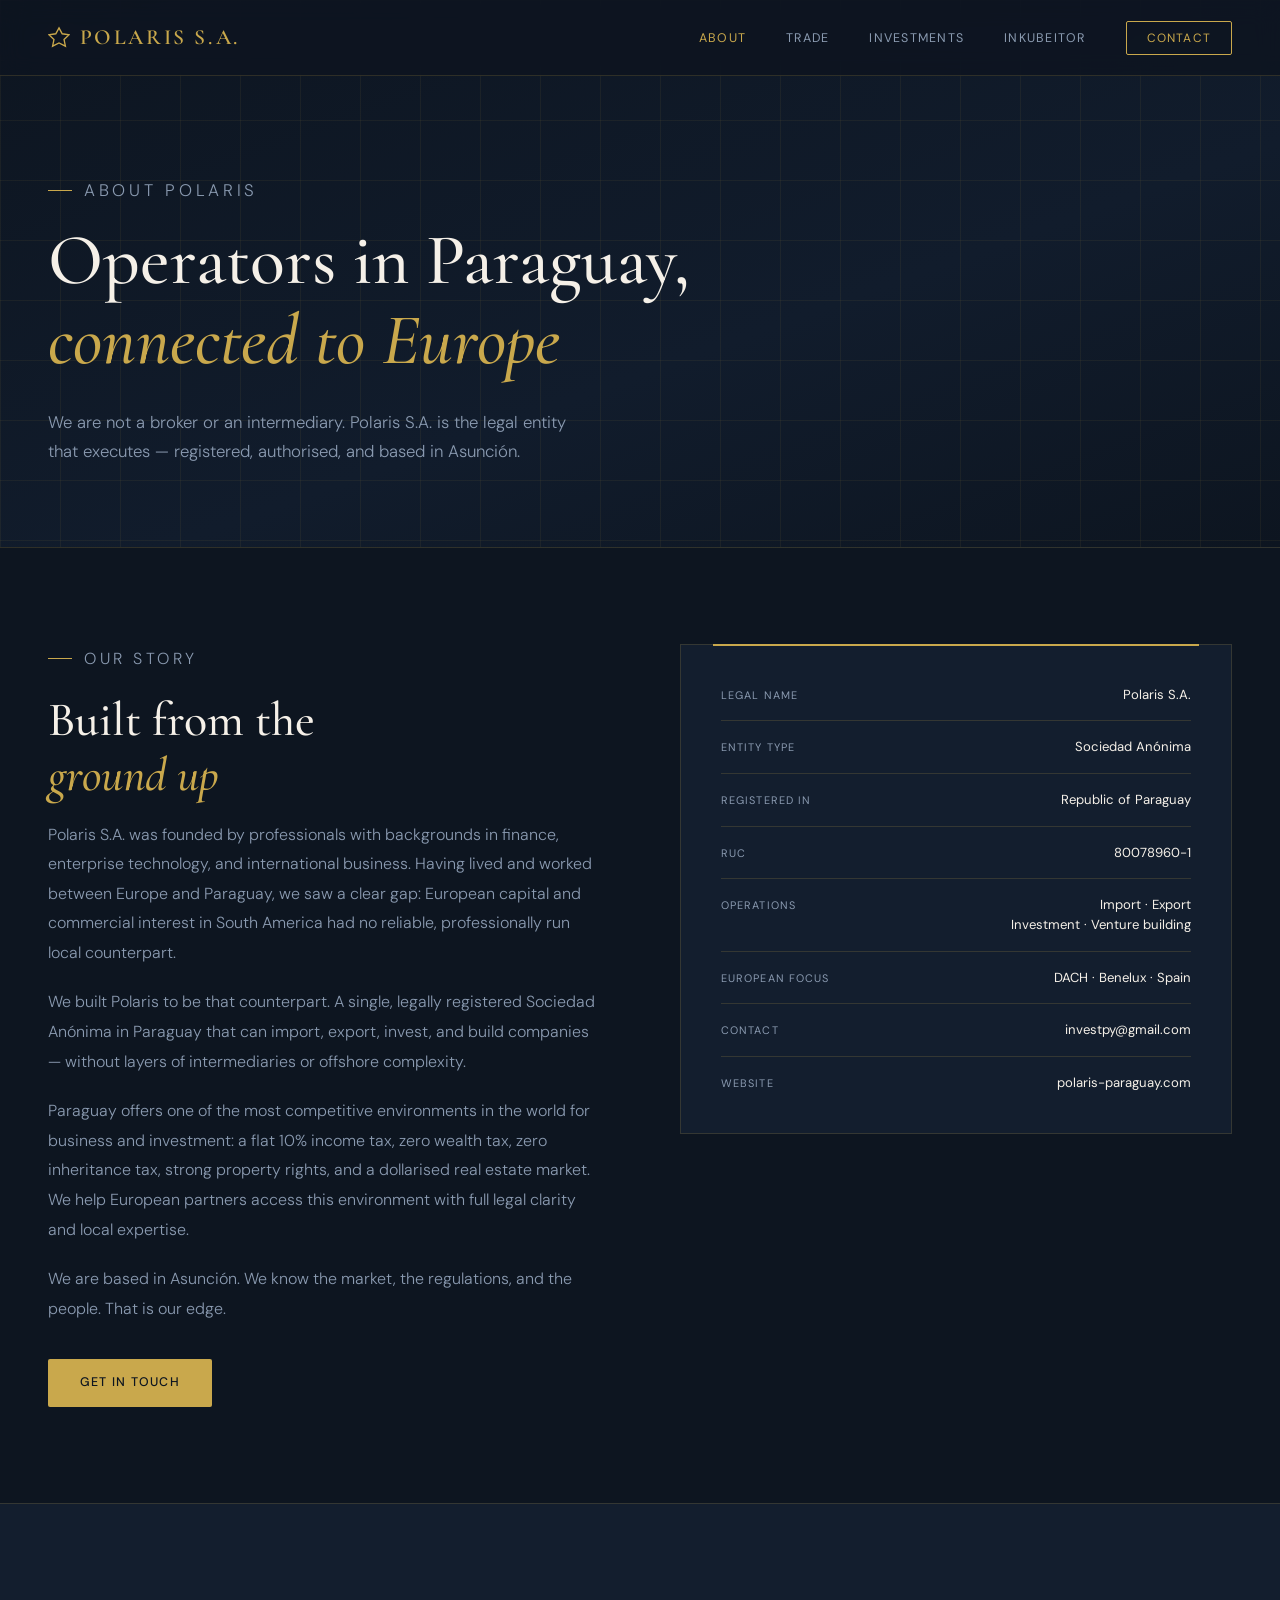
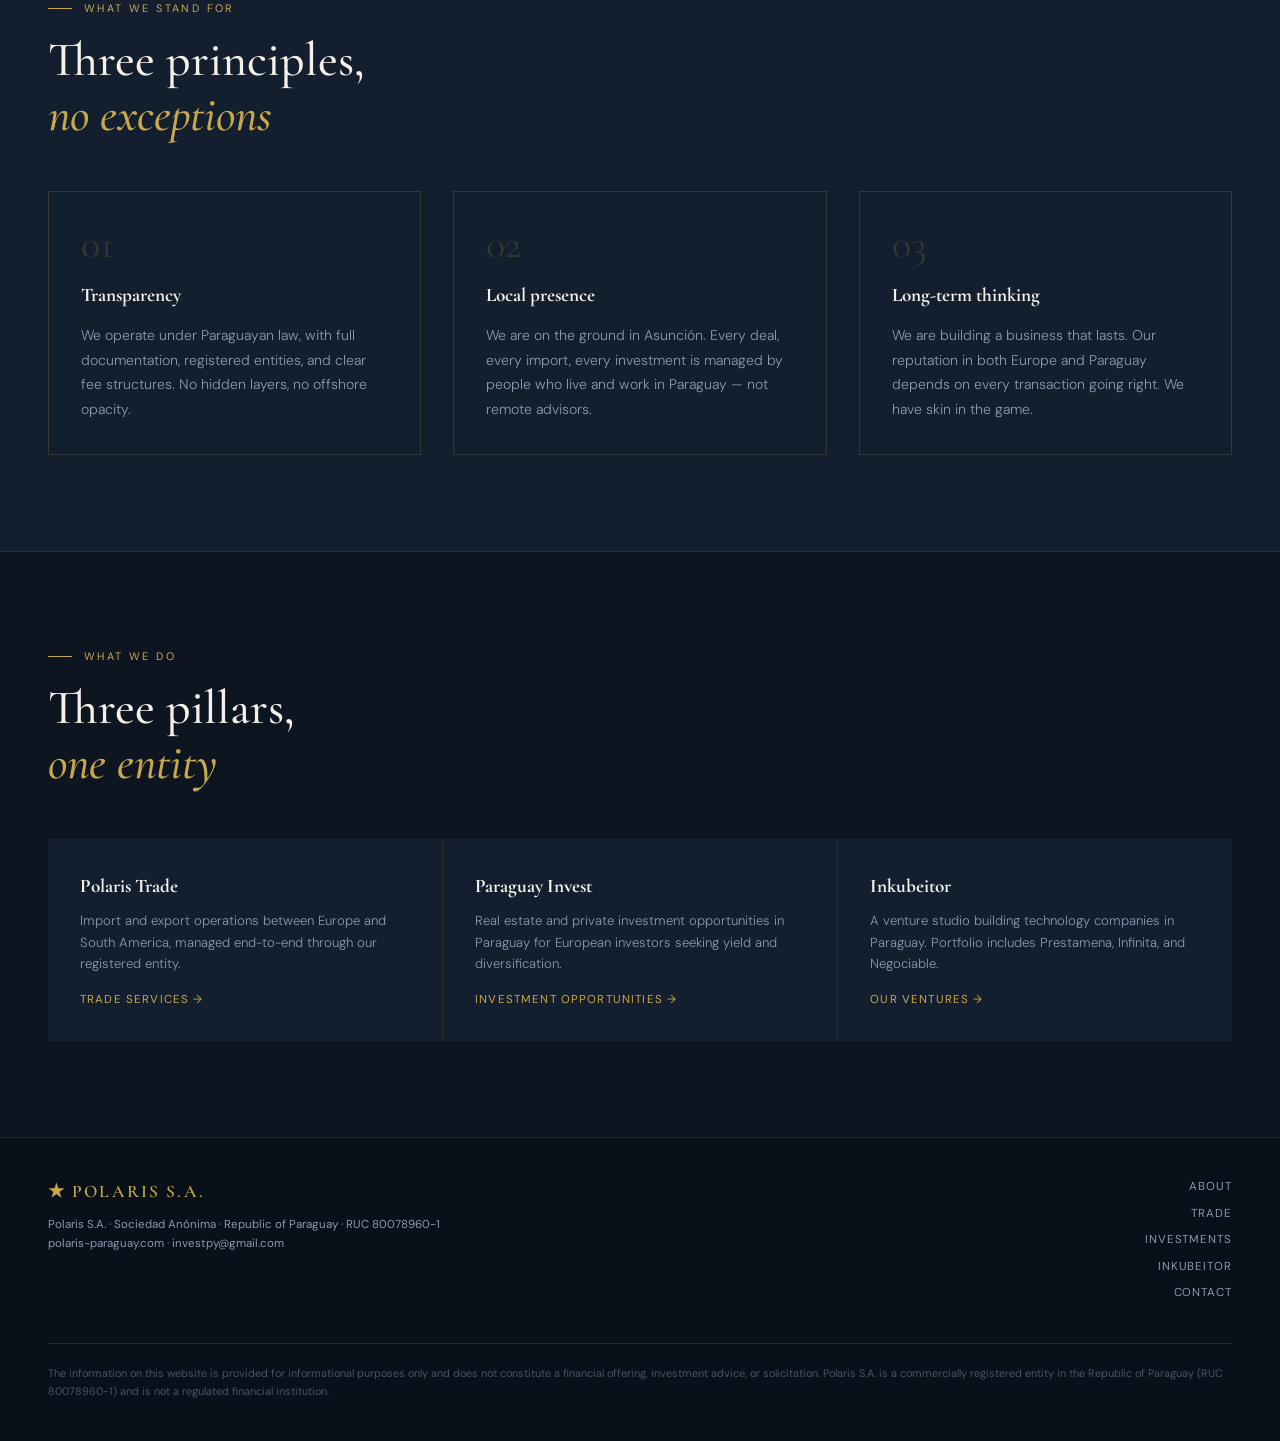
==== about.html @ 34ceb243 "Add files via upload" ====
<!DOCTYPE html>
<html lang="en">
<head>
<meta charset="UTF-8">
<meta name="viewport" content="width=device-width, initial-scale=1.0">
<title>About — Polaris S.A.</title>
<meta name="description" content="Polaris S.A. is a Paraguay-registered Sociedad Anónima founded by professionals with backgrounds in finance, technology, and international business.">
<link rel="preconnect" href="https://fonts.googleapis.com">
<link rel="preconnect" href="https://fonts.gstatic.com" crossorigin>
<link href="https://fonts.googleapis.com/css2?family=Cormorant+Garamond:ital,wght@0,400;0,500;0,600;1,400&family=DM+Sans:wght@300;400;500&display=swap" rel="stylesheet">
<link rel="stylesheet" href="shared.css">
<style>
  .about-grid { display: grid; grid-template-columns: 1fr 1fr; gap: 5rem; align-items: start; }
  .about-grid p { color: var(--text-muted); font-size: 1rem; line-height: 1.85; font-weight: 300; margin-bottom: 1.25rem; }
  .entity-card { border: 1px solid var(--border); padding: 2.5rem; position: relative; background: var(--navy2); }
  .entity-card::before { content: ''; position: absolute; top: -1px; left: 2rem; right: 2rem; height: 2px; background: var(--gold); }
  .entity-row { display: flex; justify-content: space-between; align-items: flex-start; font-size: 0.82rem; padding: 1rem 0; border-bottom: 1px solid var(--border); gap: 1rem; }
  .entity-row:first-child { padding-top: 0; }
  .entity-row:last-child { border-bottom: none; padding-bottom: 0; }
  .entity-key { letter-spacing: 0.1em; text-transform: uppercase; color: var(--text-muted); font-size: 0.68rem; flex-shrink: 0; padding-top: 2px; }
  .entity-val { color: var(--cream); text-align: right; line-height: 1.5; }
  .values-section { background: var(--navy2); border-top: 1px solid var(--border); }
  .values-grid { display: grid; grid-template-columns: repeat(auto-fit, minmax(220px, 1fr)); gap: 2rem; margin-top: 3rem; }
  .value-item { padding: 2rem; border: 1px solid var(--border); }
  .value-item h4 { font-family: var(--serif); font-size: 1.2rem; color: var(--cream); margin-bottom: 0.75rem; }
  .value-item p { font-size: 0.88rem; color: var(--text-muted); line-height: 1.75; font-weight: 300; }
  .value-num { font-family: var(--serif); font-size: 2.5rem; color: var(--border); line-height: 1; margin-bottom: 1rem; }
  .pillars-strip { border-top: 1px solid var(--border); }
  .pillars-strip-grid { display: grid; grid-template-columns: repeat(3,1fr); gap: 1.5px; background: var(--border); margin-top: 3rem; }
  .pillar-mini { background: var(--navy2); padding: 2rem; text-decoration: none; display: block; transition: background 0.2s; }
  .pillar-mini:hover { background: var(--navy3); }
  .pillar-mini h4 { font-family: var(--serif); font-size: 1.2rem; color: var(--cream); margin-bottom: 0.5rem; }
  .pillar-mini p { font-size: 0.82rem; color: var(--text-muted); line-height: 1.65; font-weight: 300; }
  .pillar-mini .arrow { font-size: 0.72rem; letter-spacing: 0.1em; text-transform: uppercase; color: var(--gold); margin-top: 1rem; display: block; }
  @media (max-width: 768px) { .about-grid { grid-template-columns: 1fr; gap: 3rem; } .pillars-strip-grid { grid-template-columns: 1fr; } }
</style>
</head>
<body>

<nav>
  <a href="index.html" class="nav-logo">
    <svg viewBox="0 0 24 24" fill="none" stroke="currentColor" stroke-width="1.5"><polygon points="12,2 15.5,8.5 23,9.5 17.5,14.8 19,22 12,18.5 5,22 6.5,14.8 1,9.5 8.5,8.5"/></svg>
    Polaris S.A.
  </a>
  <ul class="nav-links">
    <li><a href="about.html" class="active">About</a></li>
    <li><a href="trade.html">Trade</a></li>
    <li><a href="investments.html">Investments</a></li>
    <li><a href="inkubeitor.html">Inkubeitor</a></li>
    <li><a href="contact.html" class="nav-cta">Contact</a></li>
  </ul>
</nav>

<div class="page-hero">
  <div class="page-hero-bg"></div>
  <div class="page-hero-content">
    <p class="section-label">About Polaris</p>
    <h1>Operators in Paraguay,<br><em>connected to Europe</em></h1>
    <p>We are not a broker or an intermediary. Polaris S.A. is the legal entity that executes — registered, authorised, and based in Asunción.</p>
  </div>
</div>

<section>
  <div class="about-grid">
    <div>
      <p class="section-label">Our story</p>
      <h2>Built from the<br><em>ground up</em></h2>
      <p>Polaris S.A. was founded by professionals with backgrounds in finance, enterprise technology, and international business. Having lived and worked between Europe and Paraguay, we saw a clear gap: European capital and commercial interest in South America had no reliable, professionally run local counterpart.</p>
      <p>We built Polaris to be that counterpart. A single, legally registered Sociedad Anónima in Paraguay that can import, export, invest, and build companies — without layers of intermediaries or offshore complexity.</p>
      <p>Paraguay offers one of the most competitive environments in the world for business and investment: a flat 10% income tax, zero wealth tax, zero inheritance tax, strong property rights, and a dollarised real estate market. We help European partners access this environment with full legal clarity and local expertise.</p>
      <p>We are based in Asunción. We know the market, the regulations, and the people. That is our edge.</p>
      <a href="contact.html" class="btn-primary" style="margin-top:1rem">Get in touch</a>
    </div>
    <div>
      <div class="entity-card">
        <div class="entity-row">
          <span class="entity-key">Legal name</span>
          <span class="entity-val">Polaris S.A.</span>
        </div>
        <div class="entity-row">
          <span class="entity-key">Entity type</span>
          <span class="entity-val">Sociedad Anónima</span>
        </div>
        <div class="entity-row">
          <span class="entity-key">Registered in</span>
          <span class="entity-val">Republic of Paraguay</span>
        </div>
        <div class="entity-row">
          <span class="entity-key">RUC</span>
          <span class="entity-val">80078960-1</span>
        </div>
        <div class="entity-row">
          <span class="entity-key">Operations</span>
          <span class="entity-val">Import · Export<br>Investment · Venture building</span>
        </div>
        <div class="entity-row">
          <span class="entity-key">European focus</span>
          <span class="entity-val">DACH · Benelux · Spain</span>
        </div>
        <div class="entity-row">
          <span class="entity-key">Contact</span>
          <span class="entity-val">investpy@gmail.com</span>
        </div>
        <div class="entity-row">
          <span class="entity-key">Website</span>
          <span class="entity-val">polaris-paraguay.com</span>
        </div>
      </div>
    </div>
  </div>
</section>

<section class="values-section">
  <p class="section-label">What we stand for</p>
  <h2>Three principles,<br><em>no exceptions</em></h2>
  <div class="values-grid">
    <div class="value-item">
      <div class="value-num">01</div>
      <h4>Transparency</h4>
      <p>We operate under Paraguayan law, with full documentation, registered entities, and clear fee structures. No hidden layers, no offshore opacity.</p>
    </div>
    <div class="value-item">
      <div class="value-num">02</div>
      <h4>Local presence</h4>
      <p>We are on the ground in Asunción. Every deal, every import, every investment is managed by people who live and work in Paraguay — not remote advisors.</p>
    </div>
    <div class="value-item">
      <div class="value-num">03</div>
      <h4>Long-term thinking</h4>
      <p>We are building a business that lasts. Our reputation in both Europe and Paraguay depends on every transaction going right. We have skin in the game.</p>
    </div>
  </div>
</section>

<section class="pillars-strip">
  <p class="section-label">What we do</p>
  <h2>Three pillars,<br><em>one entity</em></h2>
  <div class="pillars-strip-grid">
    <a href="trade.html" class="pillar-mini">
      <h4>Polaris Trade</h4>
      <p>Import and export operations between Europe and South America, managed end-to-end through our registered entity.</p>
      <span class="arrow">Trade services →</span>
    </a>
    <a href="investments.html" class="pillar-mini">
      <h4>Paraguay Invest</h4>
      <p>Real estate and private investment opportunities in Paraguay for European investors seeking yield and diversification.</p>
      <span class="arrow">Investment opportunities →</span>
    </a>
    <a href="inkubeitor.html" class="pillar-mini">
      <h4>Inkubeitor</h4>
      <p>A venture studio building technology companies in Paraguay. Portfolio includes Prestamena, Infinita, and Negociable.</p>
      <span class="arrow">Our ventures →</span>
    </a>
  </div>
</section>

<footer>
  <div>
    <div class="footer-brand">★ Polaris S.A.</div>
    <div class="footer-legal">
      Polaris S.A. · Sociedad Anónima · Republic of Paraguay · RUC 80078960-1<br>
      polaris-paraguay.com · investpy@gmail.com
    </div>
  </div>
  <div class="footer-links">
    <a href="about.html">About</a>
    <a href="trade.html">Trade</a>
    <a href="investments.html">Investments</a>
    <a href="inkubeitor.html">Inkubeitor</a>
    <a href="contact.html">Contact</a>
  </div>
  <p class="footer-disclaimer">The information on this website is provided for informational purposes only and does not constitute a financial offering, investment advice, or solicitation. Polaris S.A. is a commercially registered entity in the Republic of Paraguay (RUC 80078960-1) and is not a regulated financial institution.</p>
</footer>

</body>
</html>
---- shared.css ----
/* SHARED STYLES - polaris-paraguay.com */
*, *::before, *::after { box-sizing: border-box; margin: 0; padding: 0; }
:root {
  --navy: #0d1520; --navy2: #131e2e; --navy3: #1a2740;
  --gold: #c9a84c; --gold-light: #e8c97a;
  --cream: #f5f0e8; --text: #f0ece4; --text-muted: #8a9ab0;
  --border: rgba(201,168,76,0.18);
  --serif: 'Cormorant Garamond', Georgia, serif;
  --sans: 'DM Sans', system-ui, sans-serif;
}
html { scroll-behavior: smooth; }
body { font-family: var(--sans); background: var(--navy); color: var(--text); line-height: 1.6; overflow-x: hidden; }
nav { position: fixed; top: 0; left: 0; right: 0; z-index: 100; display: flex; align-items: center; justify-content: space-between; padding: 1.25rem 3rem; background: rgba(13,21,32,0.85); backdrop-filter: blur(12px); border-bottom: 1px solid var(--border); }
.nav-logo { font-family: var(--serif); font-size: 1.35rem; font-weight: 600; letter-spacing: 0.12em; color: var(--gold); text-decoration: none; text-transform: uppercase; display: flex; align-items: center; gap: 0.6rem; }
.nav-logo svg { width: 22px; height: 22px; }
.nav-links { display: flex; align-items: center; gap: 2.5rem; list-style: none; }
.nav-links a { font-size: 0.78rem; letter-spacing: 0.1em; text-transform: uppercase; color: var(--text-muted); text-decoration: none; transition: color 0.2s; }
.nav-links a:hover, .nav-links a.active { color: var(--gold); }
.nav-cta { font-size: 0.75rem !important; padding: 0.5rem 1.25rem; border: 1px solid var(--gold); color: var(--gold) !important; border-radius: 2px; transition: background 0.2s, color 0.2s !important; }
.nav-cta:hover { background: var(--gold) !important; color: var(--navy) !important; }
section { padding: 6rem 3rem; }
.section-label { font-size: 0.68rem; letter-spacing: 0.22em; text-transform: uppercase; color: var(--gold); margin-bottom: 1rem; display: flex; align-items: center; gap: 0.75rem; }
.section-label::before { content: ''; display: block; width: 24px; height: 1px; background: var(--gold); }
h1 { font-family: var(--serif); font-size: clamp(2.8rem, 6vw, 4.5rem); font-weight: 500; line-height: 1.1; margin-bottom: 1.75rem; color: var(--cream); }
h1 em, h2 em { font-style: italic; color: var(--gold); }
h2 { font-family: var(--serif); font-size: clamp(2rem, 4vw, 3rem); font-weight: 500; color: var(--cream); line-height: 1.15; margin-bottom: 1rem; }
h3 { font-family: var(--serif); font-size: 1.5rem; font-weight: 500; color: var(--cream); margin-bottom: 0.75rem; }
.btn-primary { display: inline-block; padding: 0.85rem 2rem; background: var(--gold); color: var(--navy); font-size: 0.78rem; font-weight: 500; letter-spacing: 0.1em; text-transform: uppercase; text-decoration: none; border-radius: 2px; transition: background 0.2s, transform 0.15s; }
.btn-primary:hover { background: var(--gold-light); transform: translateY(-1px); }
.btn-secondary { display: inline-block; padding: 0.85rem 2rem; border: 1px solid rgba(201,168,76,0.4); color: var(--cream); font-size: 0.78rem; font-weight: 400; letter-spacing: 0.1em; text-transform: uppercase; text-decoration: none; border-radius: 2px; transition: border-color 0.2s, color 0.2s; }
.btn-secondary:hover { border-color: var(--gold); color: var(--gold); }
/* PAGE HERO (inner pages) */
.page-hero { padding: 10rem 3rem 5rem; background: linear-gradient(160deg, #0d1520 0%, #111c2c 60%, #0d1520 100%); border-bottom: 1px solid var(--border); position: relative; overflow: hidden; }
.page-hero-bg { position: absolute; inset: 0; background-image: linear-gradient(var(--border) 1px, transparent 1px), linear-gradient(90deg, var(--border) 1px, transparent 1px); background-size: 60px 60px; opacity: 0.4; }
.page-hero-content { position: relative; z-index: 2; max-width: 680px; animation: fadeUp 0.8s ease both; }
@keyframes fadeUp { from { opacity: 0; transform: translateY(20px); } to { opacity: 1; transform: translateY(0); } }
.page-hero p { font-size: 1.05rem; color: var(--text-muted); line-height: 1.75; font-weight: 300; margin-top: 1rem; max-width: 520px; }
/* FOOTER */
footer { background: #08101a; padding: 2.5rem 3rem; border-top: 1px solid var(--border); display: flex; justify-content: space-between; align-items: flex-start; gap: 2rem; flex-wrap: wrap; }
.footer-brand { font-family: var(--serif); font-size: 1.1rem; font-weight: 600; letter-spacing: 0.12em; color: var(--gold); text-transform: uppercase; margin-bottom: 0.5rem; }
.footer-legal { font-size: 0.72rem; color: var(--text-muted); line-height: 1.7; }
.footer-links { display: flex; flex-direction: column; gap: 0.5rem; align-items: flex-end; }
.footer-links a { font-size: 0.72rem; letter-spacing: 0.08em; text-transform: uppercase; color: var(--text-muted); text-decoration: none; transition: color 0.2s; }
.footer-links a:hover { color: var(--gold); }
.footer-disclaimer { width: 100%; font-size: 0.68rem; color: rgba(138,154,176,0.5); border-top: 1px solid var(--border); padding-top: 1.25rem; margin-top: 0.5rem; line-height: 1.7; }
@media (max-width: 768px) { nav { padding: 1rem 1.5rem; } .nav-links { display: none; } section { padding: 4rem 1.5rem; } .page-hero { padding: 8rem 1.5rem 4rem; } footer { flex-direction: column; } .footer-links { align-items: flex-start; } }
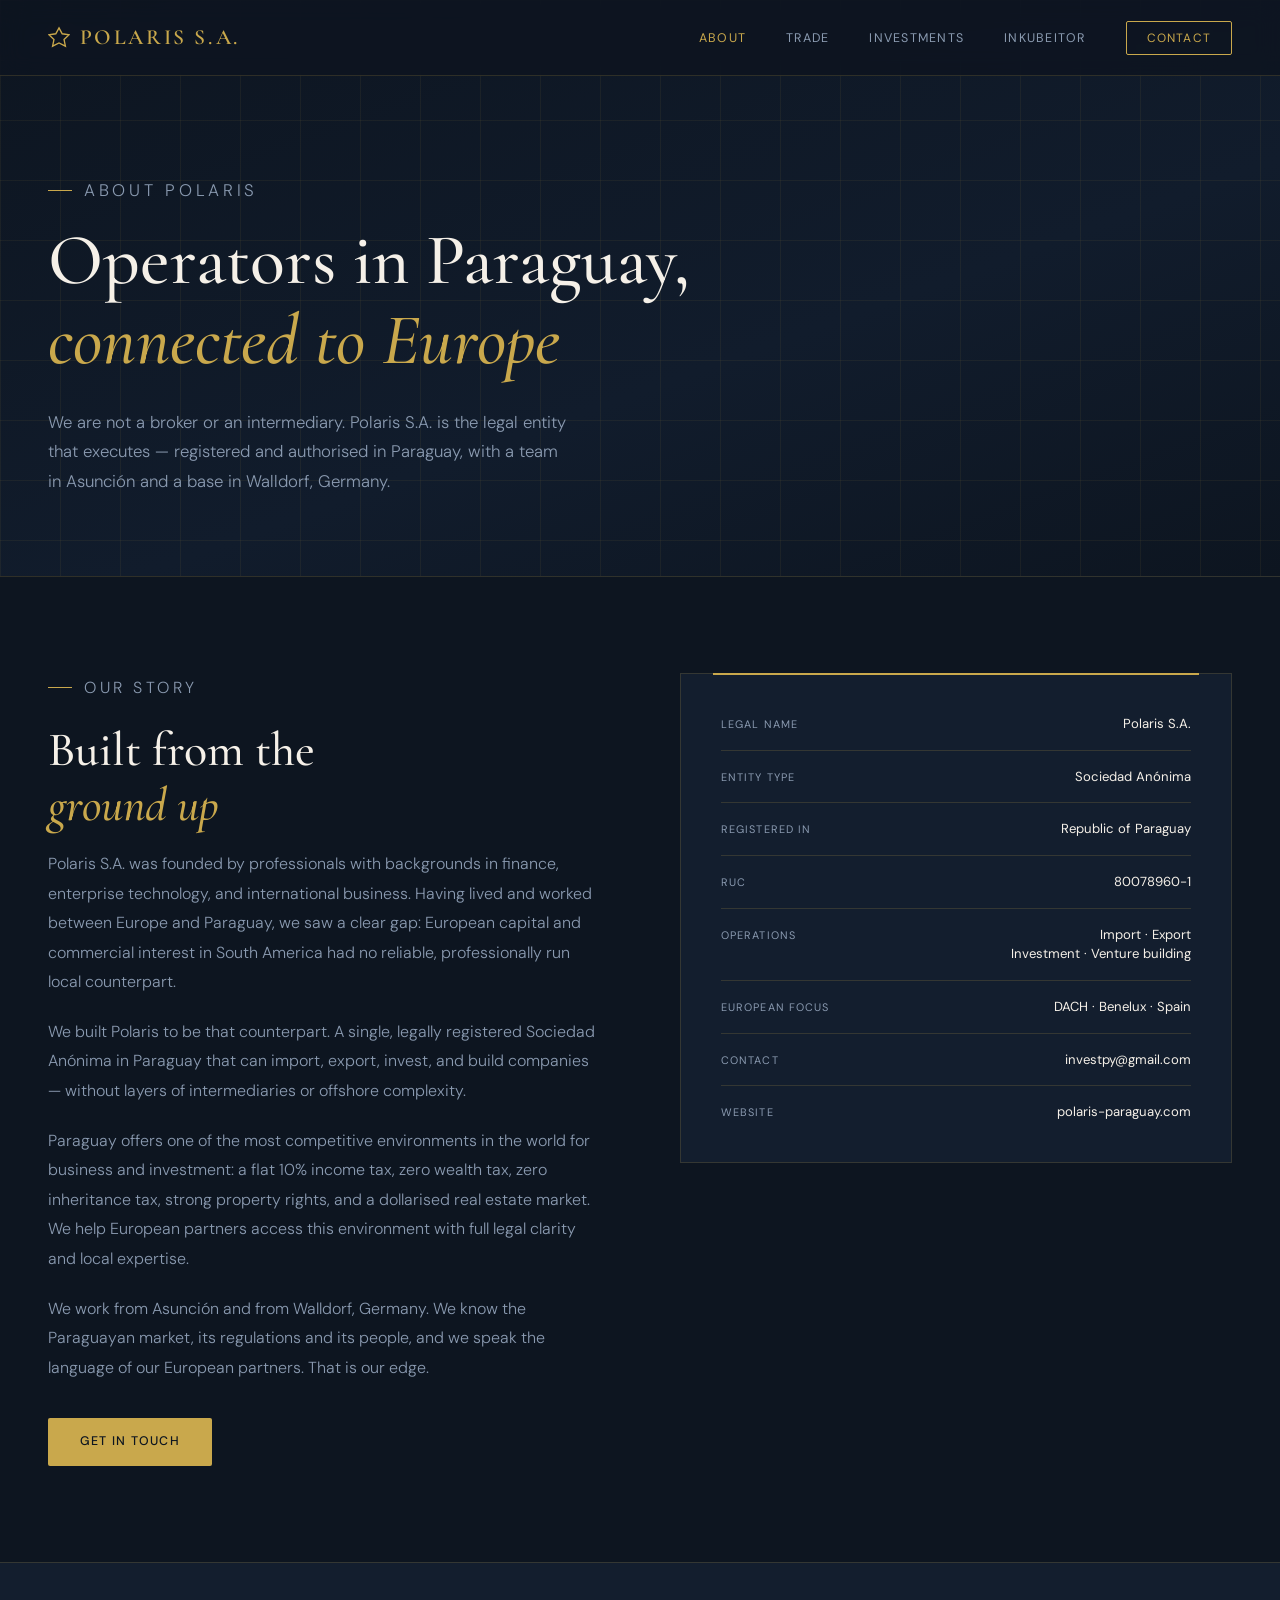
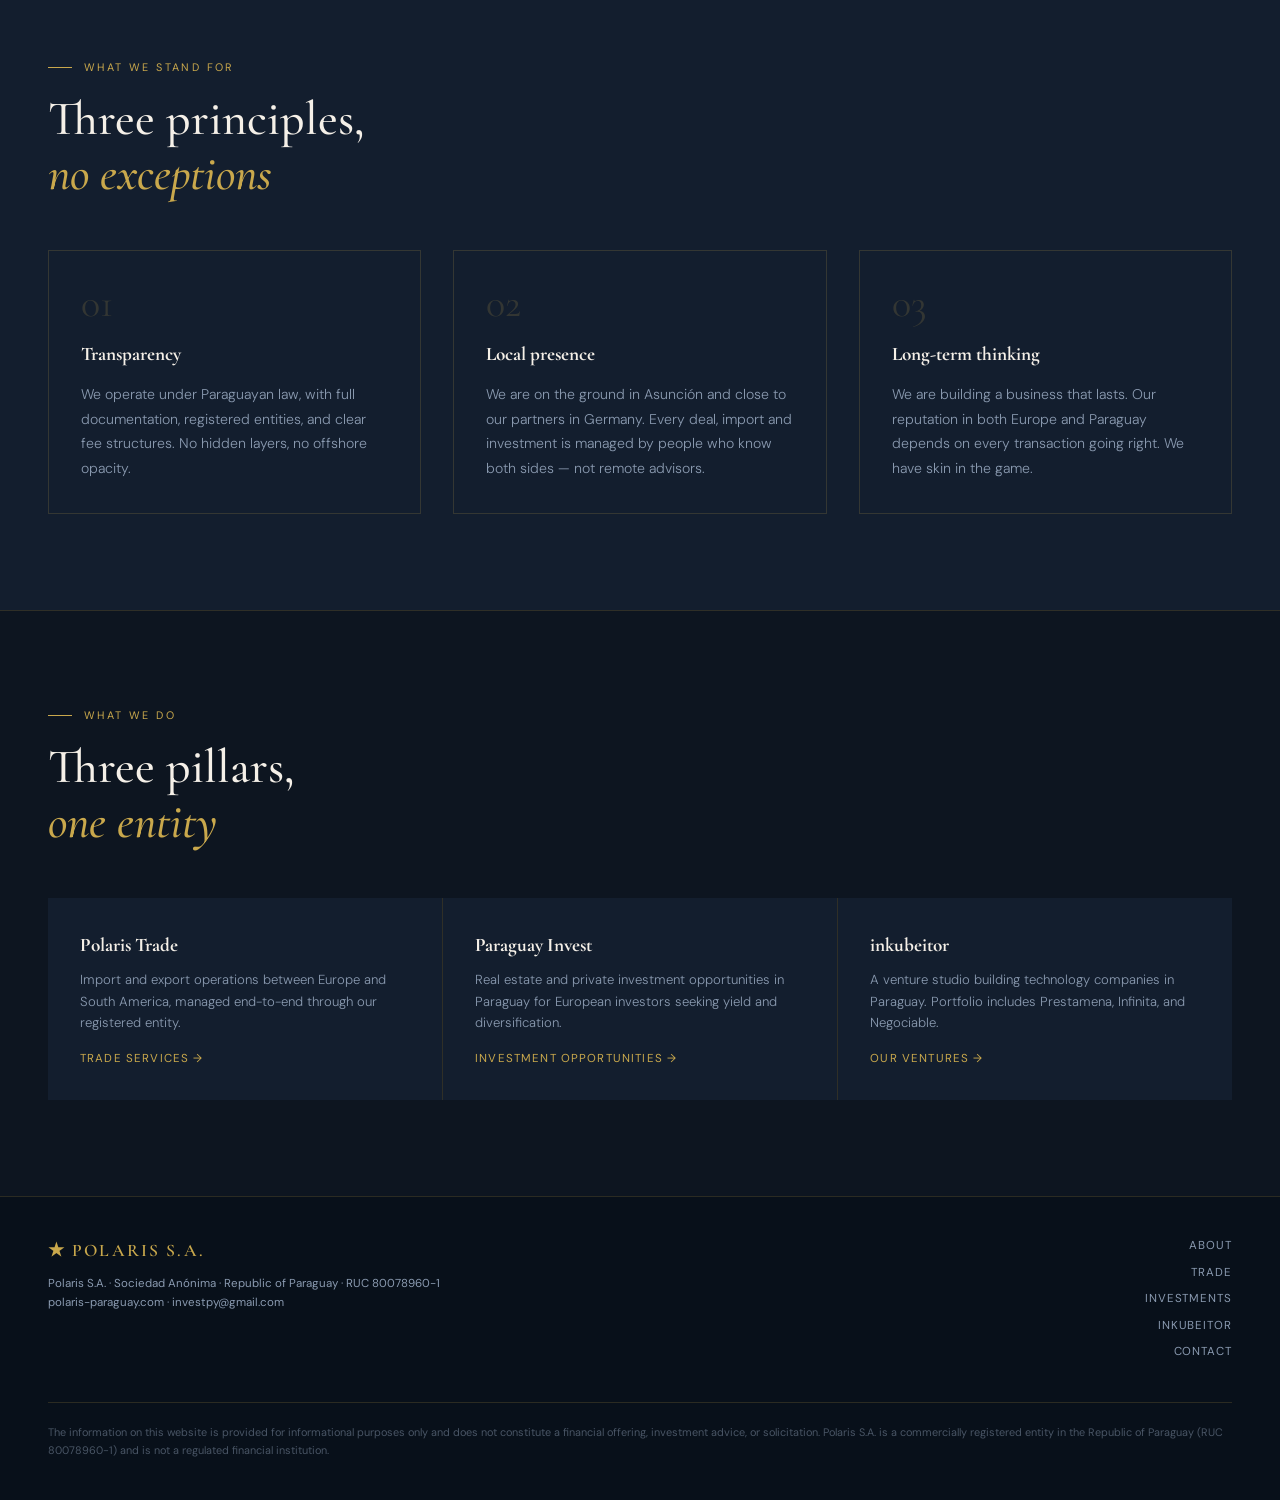
==== commit bd5f90ae: "relaunch" ====
--- a/about.html
+++ b/about.html
@@ -46,7 +46,7 @@
     <li><a href="about.html" class="active">About</a></li>
     <li><a href="trade.html">Trade</a></li>
     <li><a href="investments.html">Investments</a></li>
-    <li><a href="inkubeitor.html">Inkubeitor</a></li>
+    <li><a href="inkubeitor.html">inkubeitor</a></li>
     <li><a href="contact.html" class="nav-cta">Contact</a></li>
   </ul>
 </nav>
@@ -56,7 +56,7 @@
   <div class="page-hero-content">
     <p class="section-label">About Polaris</p>
     <h1>Operators in Paraguay,<br><em>connected to Europe</em></h1>
-    <p>We are not a broker or an intermediary. Polaris S.A. is the legal entity that executes — registered, authorised, and based in Asunción.</p>
+    <p>We are not a broker or an intermediary. Polaris S.A. is the legal entity that executes — registered and authorised in Paraguay, with a team in Asunción and a base in Walldorf, Germany.</p>
   </div>
 </div>
 
@@ -68,7 +68,7 @@
       <p>Polaris S.A. was founded by professionals with backgrounds in finance, enterprise technology, and international business. Having lived and worked between Europe and Paraguay, we saw a clear gap: European capital and commercial interest in South America had no reliable, professionally run local counterpart.</p>
       <p>We built Polaris to be that counterpart. A single, legally registered Sociedad Anónima in Paraguay that can import, export, invest, and build companies — without layers of intermediaries or offshore complexity.</p>
       <p>Paraguay offers one of the most competitive environments in the world for business and investment: a flat 10% income tax, zero wealth tax, zero inheritance tax, strong property rights, and a dollarised real estate market. We help European partners access this environment with full legal clarity and local expertise.</p>
-      <p>We are based in Asunción. We know the market, the regulations, and the people. That is our edge.</p>
+      <p>We work from Asunción and from Walldorf, Germany. We know the Paraguayan market, its regulations and its people, and we speak the language of our European partners. That is our edge.</p>
       <a href="contact.html" class="btn-primary" style="margin-top:1rem">Get in touch</a>
     </div>
     <div>
@@ -122,7 +122,7 @@
     <div class="value-item">
       <div class="value-num">02</div>
       <h4>Local presence</h4>
-      <p>We are on the ground in Asunción. Every deal, every import, every investment is managed by people who live and work in Paraguay — not remote advisors.</p>
+      <p>We are on the ground in Asunción and close to our partners in Germany. Every deal, import and investment is managed by people who know both sides — not remote advisors.</p>
     </div>
     <div class="value-item">
       <div class="value-num">03</div>
@@ -147,7 +147,7 @@
       <span class="arrow">Investment opportunities →</span>
     </a>
     <a href="inkubeitor.html" class="pillar-mini">
-      <h4>Inkubeitor</h4>
+      <h4>inkubeitor</h4>
       <p>A venture studio building technology companies in Paraguay. Portfolio includes Prestamena, Infinita, and Negociable.</p>
       <span class="arrow">Our ventures →</span>
     </a>
@@ -166,7 +166,7 @@
     <a href="about.html">About</a>
     <a href="trade.html">Trade</a>
     <a href="investments.html">Investments</a>
-    <a href="inkubeitor.html">Inkubeitor</a>
+    <a href="inkubeitor.html">inkubeitor</a>
     <a href="contact.html">Contact</a>
   </div>
   <p class="footer-disclaimer">The information on this website is provided for informational purposes only and does not constitute a financial offering, investment advice, or solicitation. Polaris S.A. is a commercially registered entity in the Republic of Paraguay (RUC 80078960-1) and is not a regulated financial institution.</p>
